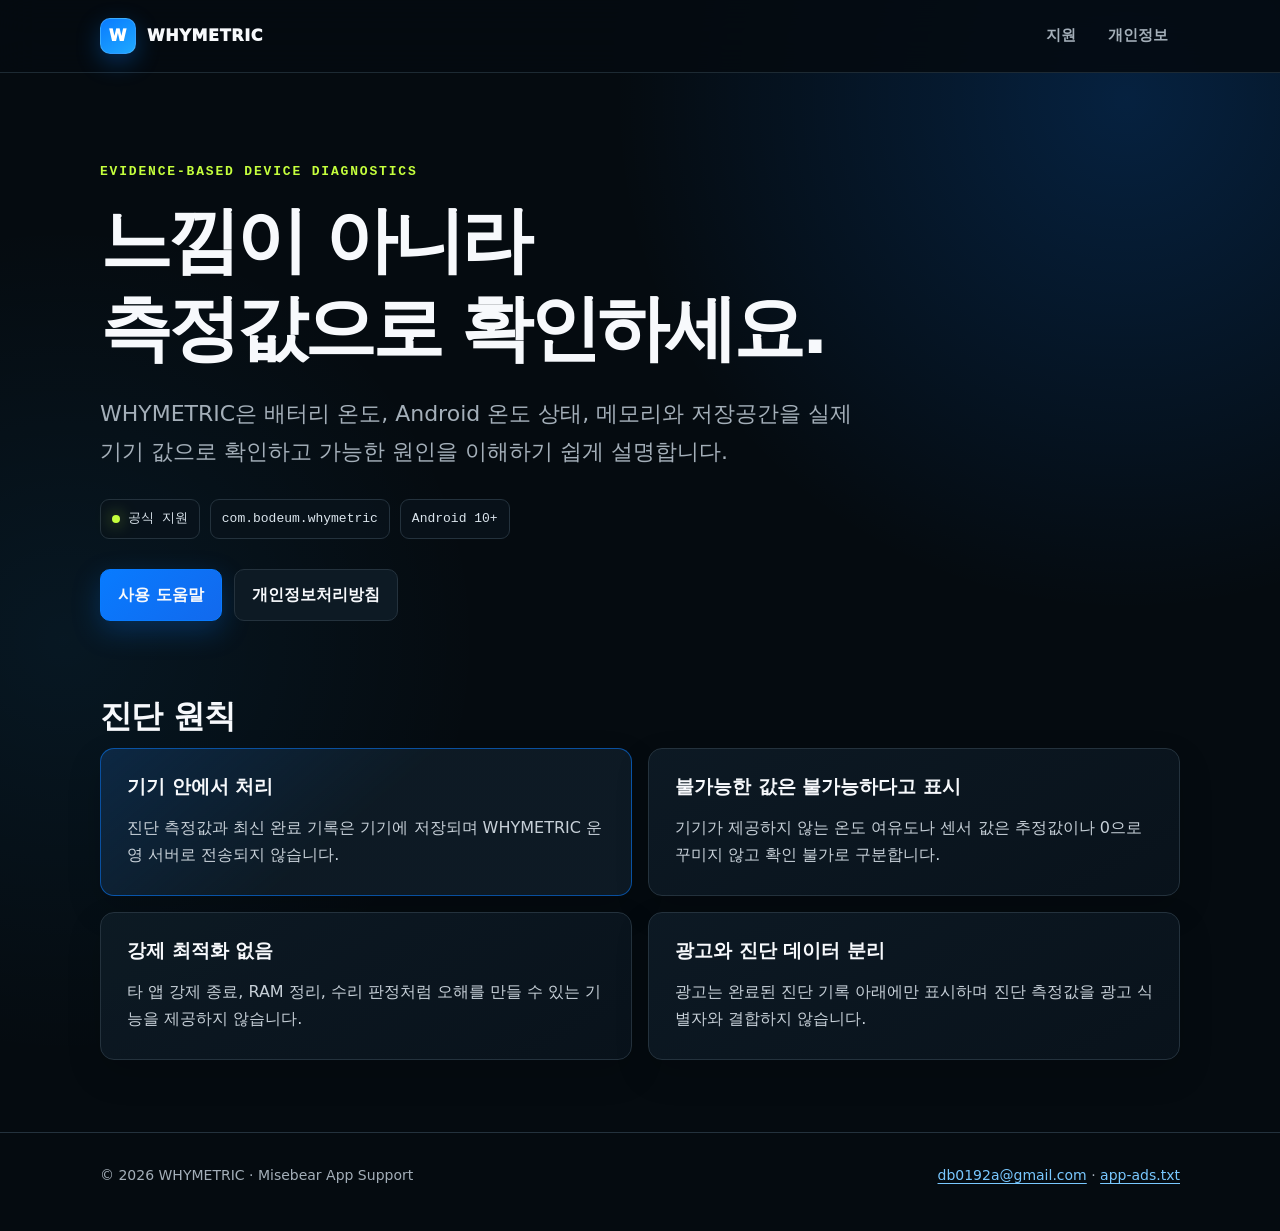
==== whymetric/index.html @ 9c5a01c0 "feat: add WHYMETRIC support site" ====
<!doctype html>
<html lang="ko">
  <head>
    <meta charset="utf-8">
    <meta name="viewport" content="width=device-width, initial-scale=1">
    <meta name="theme-color" content="#050b10">
    <meta name="description" content="WHYMETRIC Android 기기 진단 앱의 공식 지원, 개인정보처리방침과 광고 판매자 정보를 확인하세요.">
    <link rel="canonical" href="https://misebear.github.io/whymetric/">
    <link rel="stylesheet" href="./assets/site.css">
    <title>WHYMETRIC 공식 지원</title>
    <script type="application/ld+json">
      {
        "@context": "https://schema.org",
        "@type": "SoftwareApplication",
        "name": "WHYMETRIC",
        "applicationCategory": "UtilitiesApplication",
        "operatingSystem": "Android",
        "description": "배터리 온도, Android 온도 상태, 메모리와 저장공간을 근거와 함께 설명하는 기기 진단 앱",
        "url": "https://misebear.github.io/whymetric/"
      }
    </script>
  </head>
  <body>
    <a class="skip-link" href="#content">본문으로 이동</a>
    <header class="site-header">
      <nav class="nav shell" aria-label="주요 메뉴">
        <a class="brand" href="./" aria-label="WHYMETRIC 홈">
          <span class="brand-mark" aria-hidden="true">W</span>
          <span>WHYMETRIC</span>
        </a>
        <div class="nav-links">
          <a href="./support/">지원</a>
          <a href="./privacy/">개인정보</a>
        </div>
      </nav>
    </header>

    <main id="content">
      <section class="hero shell">
        <p class="eyebrow">Evidence-based device diagnostics</p>
        <h1>느낌이 아니라<br>측정값으로 확인하세요.</h1>
        <p class="lead">
          WHYMETRIC은 배터리 온도, Android 온도 상태, 메모리와 저장공간을 실제 기기 값으로 확인하고
          가능한 원인을 이해하기 쉽게 설명합니다.
        </p>
        <div class="meta-row" aria-label="앱 정보">
          <span class="chip"><span class="dot" aria-hidden="true"></span> 공식 지원</span>
          <span class="chip">com.bodeum.whymetric</span>
          <span class="chip">Android 10+</span>
        </div>
        <div class="actions">
          <a class="button primary" href="./support/">사용 도움말</a>
          <a class="button" href="./privacy/">개인정보처리방침</a>
        </div>
      </section>

      <section class="section shell" aria-labelledby="principles-title">
        <h2 id="principles-title">진단 원칙</h2>
        <div class="grid">
          <article class="card accent">
            <h3>기기 안에서 처리</h3>
            <p>진단 측정값과 최신 완료 기록은 기기에 저장되며 WHYMETRIC 운영 서버로 전송되지 않습니다.</p>
          </article>
          <article class="card">
            <h3>불가능한 값은 불가능하다고 표시</h3>
            <p>기기가 제공하지 않는 온도 여유도나 센서 값은 추정값이나 0으로 꾸미지 않고 확인 불가로 구분합니다.</p>
          </article>
          <article class="card">
            <h3>강제 최적화 없음</h3>
            <p>타 앱 강제 종료, RAM 정리, 수리 판정처럼 오해를 만들 수 있는 기능을 제공하지 않습니다.</p>
          </article>
          <article class="card">
            <h3>광고와 진단 데이터 분리</h3>
            <p>광고는 완료된 진단 기록 아래에만 표시하며 진단 측정값을 광고 식별자와 결합하지 않습니다.</p>
          </article>
        </div>
      </section>
    </main>

    <footer class="site-footer">
      <div class="footer-row shell">
        <p>© 2026 WHYMETRIC · Misebear App Support</p>
        <p><a href="mailto:db0192a@gmail.com">db0192a@gmail.com</a> · <a href="../app-ads.txt">app-ads.txt</a></p>
      </div>
    </footer>
  </body>
</html>
---- whymetric/assets/site.css ----
:root {
  color-scheme: dark;
  --bg: #050b10;
  --surface: #09131b;
  --surface-raised: #0d1a24;
  --primary: #087bff;
  --primary-deep: #1269ed;
  --cyan: #20a9ff;
  --lime: #c5ff3d;
  --amber: #ff8a00;
  --text: #f7f9fc;
  --muted: #a4afb9;
  --line: #24323d;
  --max: 1080px;
}

* {
  box-sizing: border-box;
}

html {
  scroll-behavior: smooth;
}

body {
  margin: 0;
  min-width: 320px;
  background:
    radial-gradient(circle at 88% 8%, rgba(8, 123, 255, 0.2), transparent 32rem),
    radial-gradient(circle at 5% 52%, rgba(32, 169, 255, 0.08), transparent 26rem),
    var(--bg);
  color: var(--text);
  font-family: Inter, Pretendard, "Noto Sans KR", ui-sans-serif, system-ui, -apple-system, BlinkMacSystemFont, "Segoe UI", sans-serif;
  font-size: 16px;
  line-height: 1.72;
  -webkit-font-smoothing: antialiased;
}

a {
  color: #79c8ff;
  text-underline-offset: 0.2em;
}

a:hover {
  color: var(--text);
}

a:focus-visible,
button:focus-visible {
  outline: 3px solid var(--lime);
  outline-offset: 3px;
}

.skip-link {
  position: fixed;
  top: 12px;
  left: 12px;
  z-index: 100;
  transform: translateY(-160%);
  padding: 10px 14px;
  border-radius: 8px;
  background: var(--lime);
  color: #071018;
  font-weight: 900;
}

.skip-link:focus {
  transform: translateY(0);
}

.shell {
  width: min(var(--max), calc(100% - 40px));
  margin: 0 auto;
}

.site-header {
  position: sticky;
  top: 0;
  z-index: 20;
  border-bottom: 1px solid rgba(36, 50, 61, 0.8);
  background: rgba(5, 11, 16, 0.88);
  backdrop-filter: blur(18px);
}

.nav {
  min-height: 72px;
  display: flex;
  align-items: center;
  justify-content: space-between;
  gap: 20px;
}

.brand {
  display: inline-flex;
  align-items: center;
  gap: 11px;
  color: var(--text);
  font-weight: 950;
  letter-spacing: 0.04em;
  text-decoration: none;
}

.brand-mark {
  width: 36px;
  height: 36px;
  display: grid;
  place-items: center;
  border: 1px solid rgba(121, 200, 255, 0.35);
  border-radius: 10px;
  background: linear-gradient(145deg, var(--primary), var(--cyan));
  box-shadow: 0 8px 24px rgba(8, 123, 255, 0.32);
  color: #fff;
  font-weight: 1000;
}

.nav-links {
  display: flex;
  align-items: center;
  gap: 8px;
}

.nav-links a {
  min-height: 44px;
  display: inline-flex;
  align-items: center;
  padding: 8px 12px;
  border-radius: 9px;
  color: var(--muted);
  font-size: 15px;
  font-weight: 800;
  text-decoration: none;
}

.nav-links a[aria-current="page"],
.nav-links a:hover {
  background: var(--surface-raised);
  color: var(--text);
}

.hero {
  padding: 88px 0 52px;
}

.eyebrow {
  margin: 0 0 14px;
  color: var(--lime);
  font-family: ui-monospace, SFMono-Regular, Menlo, Consolas, monospace;
  font-size: 13px;
  font-weight: 900;
  letter-spacing: 0.14em;
  text-transform: uppercase;
}

h1,
h2,
h3 {
  margin-top: 0;
  line-height: 1.22;
  text-wrap: balance;
}

h1 {
  max-width: 850px;
  margin-bottom: 22px;
  font-size: clamp(38px, 7vw, 72px);
  letter-spacing: -0.055em;
}

h2 {
  margin-bottom: 12px;
  font-size: clamp(23px, 3vw, 32px);
  letter-spacing: -0.025em;
}

h3 {
  margin-bottom: 8px;
  font-size: 19px;
}

.lead {
  max-width: 770px;
  margin: 0;
  color: var(--muted);
  font-size: clamp(18px, 2.2vw, 22px);
}

.meta-row {
  display: flex;
  flex-wrap: wrap;
  gap: 10px;
  margin-top: 28px;
}

.chip {
  display: inline-flex;
  align-items: center;
  gap: 8px;
  padding: 8px 11px;
  border: 1px solid var(--line);
  border-radius: 9px;
  background: rgba(9, 19, 27, 0.82);
  color: #dbe5ed;
  font-family: ui-monospace, SFMono-Regular, Menlo, Consolas, monospace;
  font-size: 13px;
}

.dot {
  width: 8px;
  height: 8px;
  border-radius: 50%;
  background: var(--lime);
  box-shadow: 0 0 16px rgba(197, 255, 61, 0.65);
}

.section {
  padding: 24px 0 72px;
}

.grid {
  display: grid;
  grid-template-columns: repeat(2, minmax(0, 1fr));
  gap: 16px;
}

.card {
  min-width: 0;
  padding: 26px;
  border: 1px solid var(--line);
  border-radius: 14px;
  background: linear-gradient(150deg, rgba(13, 26, 36, 0.96), rgba(9, 19, 27, 0.96));
  box-shadow: 0 14px 34px rgba(0, 0, 0, 0.16);
}

.card p,
.card li {
  color: #c7d0d8;
}

.card p:last-child,
.card ul:last-child {
  margin-bottom: 0;
}

.card ul {
  margin: 14px 0 0;
  padding-left: 1.25rem;
}

.card li + li {
  margin-top: 8px;
}

.card strong {
  color: var(--text);
}

.wide {
  grid-column: 1 / -1;
}

.accent {
  border-color: rgba(8, 123, 255, 0.56);
  background:
    linear-gradient(140deg, rgba(8, 123, 255, 0.14), rgba(13, 26, 36, 0.95) 48%),
    var(--surface-raised);
}

.notice {
  margin: 0 0 18px;
  padding: 16px 18px;
  border-left: 4px solid var(--cyan);
  border-radius: 0 10px 10px 0;
  background: rgba(32, 169, 255, 0.09);
  color: #dbeeff;
}

.actions {
  display: flex;
  flex-wrap: wrap;
  gap: 12px;
  margin-top: 30px;
}

.button {
  min-height: 48px;
  display: inline-flex;
  align-items: center;
  justify-content: center;
  padding: 11px 17px;
  border: 1px solid var(--line);
  border-radius: 10px;
  background: var(--surface-raised);
  color: var(--text);
  font-weight: 900;
  text-decoration: none;
}

.button.primary {
  border-color: var(--primary);
  background: linear-gradient(135deg, var(--primary), var(--primary-deep));
  box-shadow: 0 10px 28px rgba(8, 123, 255, 0.25);
}

.button:hover {
  color: #fff;
  transform: translateY(-1px);
}

code {
  overflow-wrap: anywhere;
  padding: 0.18em 0.42em;
  border: 1px solid var(--line);
  border-radius: 6px;
  background: #071018;
  color: #d9efff;
  font-family: ui-monospace, SFMono-Regular, Menlo, Consolas, monospace;
  font-size: 0.9em;
}

.site-footer {
  padding: 30px 0 44px;
  border-top: 1px solid var(--line);
  color: var(--muted);
  font-size: 14px;
}

.footer-row {
  display: flex;
  align-items: flex-start;
  justify-content: space-between;
  gap: 20px;
}

.footer-row p {
  margin: 0;
}

@media (max-width: 720px) {
  .shell {
    width: min(100% - 28px, var(--max));
  }

  .nav {
    min-height: 64px;
  }

  .nav-links a {
    padding-inline: 9px;
    font-size: 14px;
  }

  .hero {
    padding-top: 62px;
  }

  .grid {
    grid-template-columns: 1fr;
  }

  .wide {
    grid-column: auto;
  }

  .card {
    padding: 21px;
  }

  .footer-row {
    flex-direction: column;
  }
}

@media (max-width: 480px) {
  .brand span:last-child {
    display: none;
  }
}

@media (prefers-reduced-motion: reduce) {
  html {
    scroll-behavior: auto;
  }

  *,
  *::before,
  *::after {
    transition-duration: 0.01ms !important;
  }
}
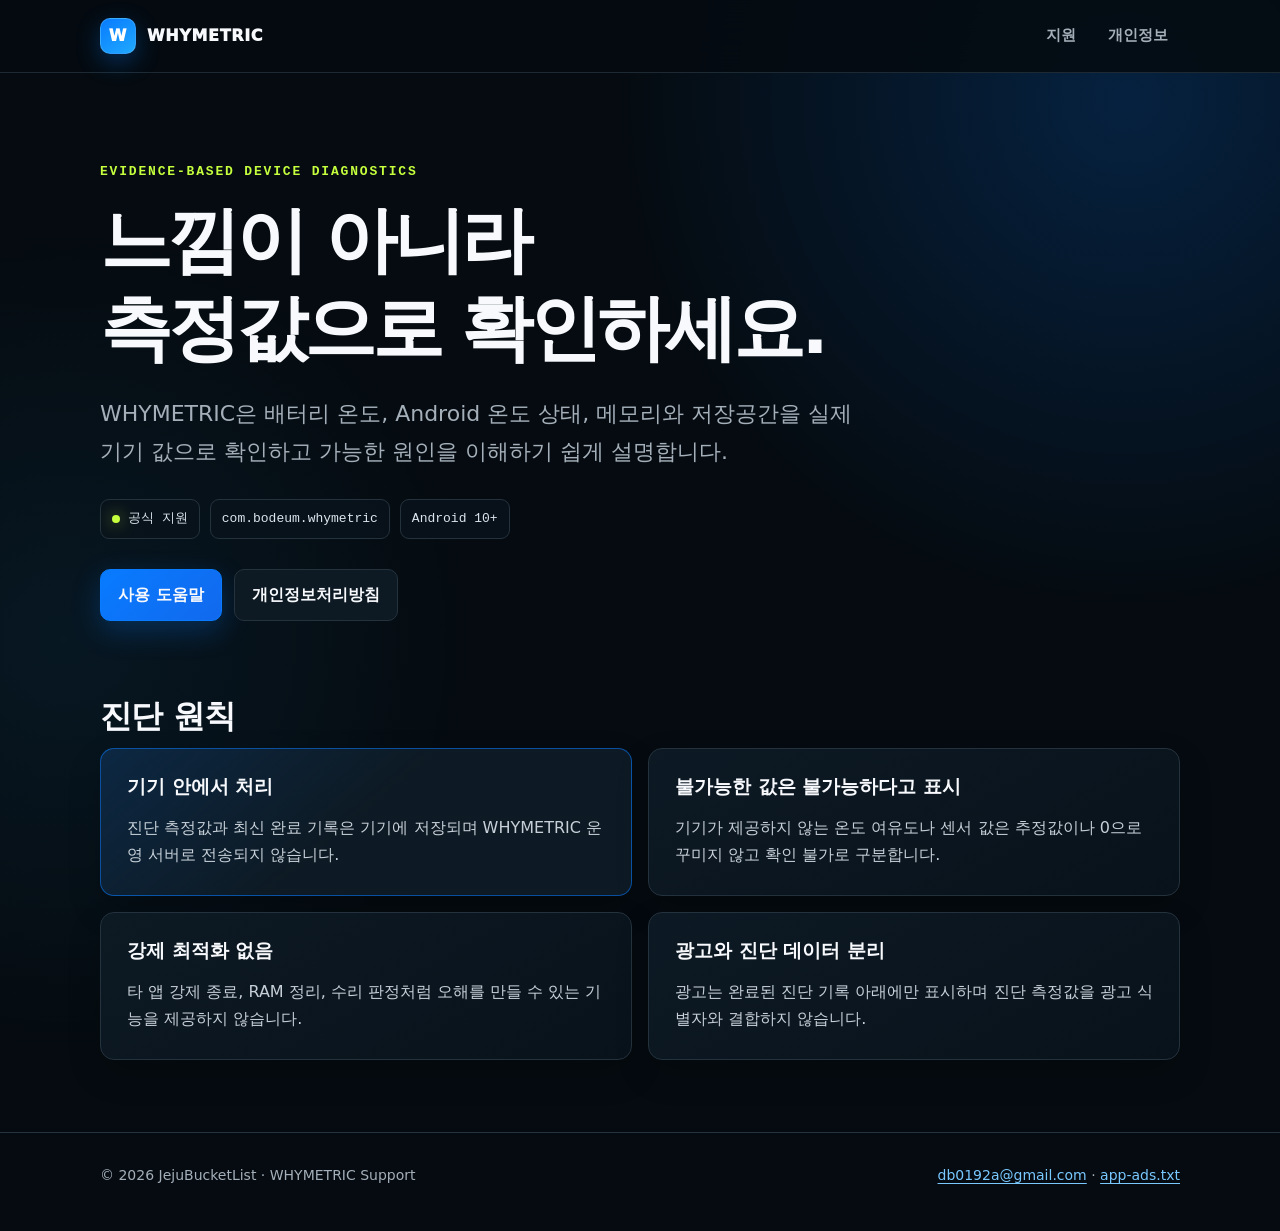
==== commit 7045f160: "fix: align WHYMETRIC publisher name" ====
--- a/whymetric/index.html
+++ b/whymetric/index.html
@@ -79,7 +79,7 @@
 
     <footer class="site-footer">
       <div class="footer-row shell">
-        <p>© 2026 WHYMETRIC · Misebear App Support</p>
+        <p>© 2026 JejuBucketList · WHYMETRIC Support</p>
         <p><a href="mailto:db0192a@gmail.com">db0192a@gmail.com</a> · <a href="../app-ads.txt">app-ads.txt</a></p>
       </div>
     </footer>
